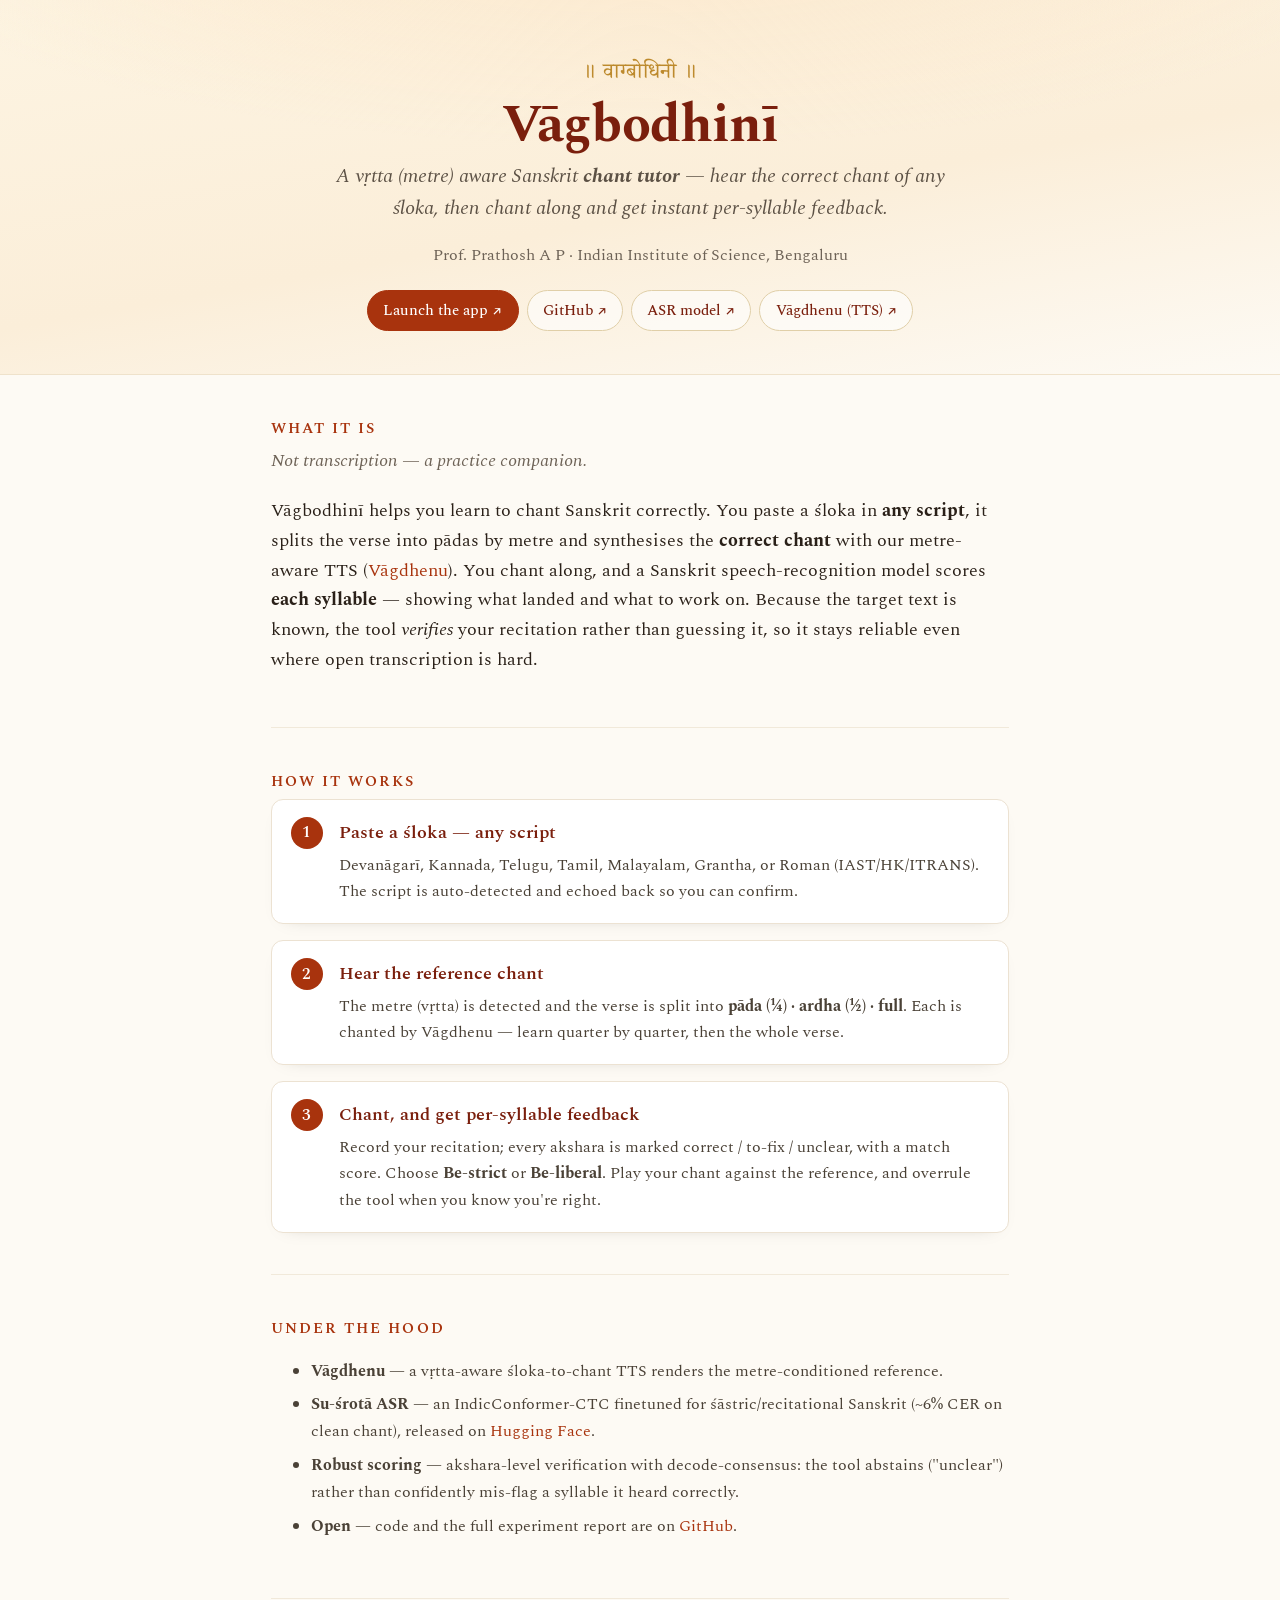
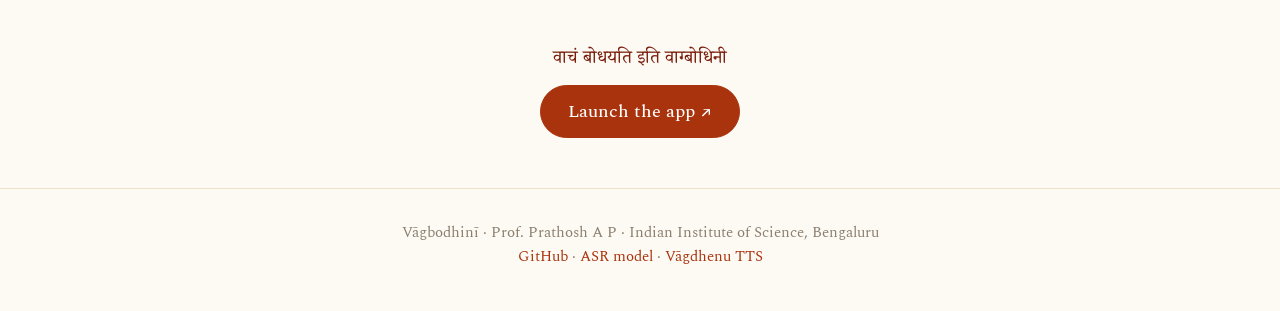
==== vagbodhini/index.html @ f898153a "Rename landing page /vagbodini -> /vagbodhini" ====
<!doctype html>
<html lang="en">
<head>
<meta charset="utf-8">
<meta name="viewport" content="width=device-width, initial-scale=1">
<title>Vāgbodhinī — A Vṛtta-Aware Sanskrit Chant Tutor</title>
<meta name="description" content="Vāgbodhinī: hear the metre-aware reference chant of any śloka and get instant per-syllable feedback as you recite. Prof. Prathosh A P, Indian Institute of Science, Bengaluru.">
<meta property="og:title" content="Vāgbodhinī — Sanskrit Chant Tutor">
<meta property="og:description" content="A vṛtta (metre) aware Sanskrit chanting tutor: reference chant synthesis + per-syllable ASR feedback. Any script.">
<link rel="preconnect" href="https://fonts.googleapis.com">
<link rel="preconnect" href="https://fonts.gstatic.com" crossorigin>
<link href="https://fonts.googleapis.com/css2?family=Spectral:ital,wght@0,400;0,500;0,600;0,700;1,400&family=Noto+Serif+Devanagari:wght@400;500;600&display=swap" rel="stylesheet">
<style>
  :root{ --ink:#2a2018; --soft:#6d6256; --accent:#a8330d; --gold:#bd8a2d;
         --line:#ece2d2; --bg:#fdfaf4; --card:#ffffff; }
  *{box-sizing:border-box}
  html{scroll-behavior:smooth}
  body{margin:0;background:var(--bg);color:#2a2018;font-family:'Spectral',Georgia,serif;
       font-size:18px;line-height:1.65;-webkit-font-smoothing:antialiased}
  .wrap{max-width:780px;margin:0 auto;padding:0 1.3rem}
  a{color:#a8330d;text-decoration:none} a:hover{text-decoration:underline}

  header.hero{background:
      radial-gradient(1200px 380px at 50% -120px, #fbe6c9 0%, rgba(251,230,201,0) 70%),
      linear-gradient(170deg,#fdf4e2 0%, #fbeed9 55%, #fdfaf4 100%);
      border-bottom:1px solid #efe2cb;text-align:center;padding:3.6rem 1.3rem 2.7rem}
  .sanskrit{font-family:'Noto Serif Devanagari',serif;color:#bd8a2d;font-size:1.35rem;letter-spacing:.03em;margin:0 0 .35rem}
  h1{font-size:3.3rem;line-height:1;margin:.1rem 0 .5rem;font-weight:700;color:#7a1f0d;letter-spacing:-.02em}
  .tag{font-size:1.22rem;font-style:italic;color:#5c5145;margin:.2rem auto 1.1rem;max-width:32em}
  .by{color:#6d6256;font-size:1rem;margin:0 0 1.4rem}
  .pills{display:flex;flex-wrap:wrap;gap:.5rem;justify-content:center;margin-top:.4rem}
  .pill{display:inline-block;padding:.42rem .95rem;border:1px solid #e0cfa8;border-radius:999px;
        background:rgba(255,255,255,.6);color:#7a1f0d;font-size:.95rem;font-weight:500;transition:all .15s ease}
  .pill:hover{background:#a8330d;color:#fff;border-color:#a8330d;text-decoration:none}
  .pill.primary{background:#a8330d;color:#fff;border-color:#a8330d}
  .pill.primary:hover{background:#7a1f0d;border-color:#7a1f0d}

  section{padding:2.6rem 0} section + section{border-top:1px solid #f1e9da}
  h2{font-family:'Spectral',serif;font-size:.92rem;text-transform:uppercase;letter-spacing:.14em;color:#a8330d;font-weight:600;margin:0 0 .3rem}
  h2 + .lead{color:#6d6256;margin:.1rem 0 1.3rem;font-style:italic}
  p{margin:.7rem 0}

  .steps{display:grid;grid-template-columns:1fr;gap:1rem}
  .step{background:#fff;border:1px solid #ece2d2;border-radius:12px;padding:1.05rem 1.2rem;
        box-shadow:0 6px 18px -16px rgba(0,0,0,.35);display:flex;gap:1rem;align-items:flex-start}
  .num{flex:0 0 auto;width:2rem;height:2rem;border-radius:999px;background:#a8330d;color:#fff;
       display:flex;align-items:center;justify-content:center;font-weight:600;font-size:1rem}
  .step h3{margin:.1rem 0 .25rem;font-size:1.12rem;color:#7a1f0d;font-weight:600}
  .step p{margin:.1rem 0;font-size:1rem;color:#4a4136}
  .feat{color:#4a4136;font-size:1.03rem}
  .feat li{margin:.4rem 0}
  .cta{text-align:center;padding:2.4rem 0}
  .cta .pill{font-size:1.1rem;padding:.7rem 1.7rem}
  .devline{font-family:'Noto Serif Devanagari',serif;color:#7a1f0d;font-size:1.15rem;line-height:1.9;margin:.4rem 0}
  footer{border-top:1px solid #efe2cb;text-align:center;color:#8a7e6f;font-size:.92rem;padding:2rem 1.3rem 2.6rem}
  .note{font-size:.9rem;color:#8a7e6f;margin:.7rem 0 0}
</style>
</head>
<body>
<header class="hero">
  <div class="sanskrit">॥ वाग्बोधिनी ॥</div>
  <h1>Vāgbodhinī</h1>
  <p class="tag">A vṛtta (metre) aware Sanskrit <b>chant tutor</b> — hear the correct chant of any
     śloka, then chant along and get instant per-syllable feedback.</p>
  <p class="by">Prof. Prathosh A P · Indian Institute of Science, Bengaluru</p>
  <div class="pills">
    <a class="pill primary" id="launch" href="#" target="_blank" rel="noopener">Launch the app ↗</a>
    <a class="pill" href="https://github.com/prathoshap/sushrota-sanskrit-asr" target="_blank" rel="noopener">GitHub ↗</a>
    <a class="pill" href="https://huggingface.co/prathoshap/sushrota-sanskrit-asr" target="_blank" rel="noopener">ASR model ↗</a>
    <a class="pill" href="https://prathosh.in/vagdhenu/" target="_blank" rel="noopener">Vāgdhenu (TTS) ↗</a>
  </div>
</header>

<div class="wrap">

  <section>
    <h2>What it is</h2>
    <p class="lead">Not transcription — a practice companion.</p>
    <p>Vāgbodhinī helps you learn to chant Sanskrit correctly. You paste a śloka in <b>any script</b>,
       it splits the verse into pādas by metre and synthesises the <b>correct chant</b> with our
       metre-aware TTS (<a href="https://prathosh.in/vagdhenu/">Vāgdhenu</a>). You chant along, and a
       Sanskrit speech-recognition model scores <b>each syllable</b> — showing what landed and what
       to work on. Because the target text is known, the tool <i>verifies</i> your recitation rather
       than guessing it, so it stays reliable even where open transcription is hard.</p>
  </section>

  <section>
    <h2>How it works</h2>
    <div class="steps">
      <div class="step"><div class="num">1</div><div>
        <h3>Paste a śloka — any script</h3>
        <p>Devanāgarī, Kannada, Telugu, Tamil, Malayalam, Grantha, or Roman (IAST/HK/ITRANS). The
           script is auto-detected and echoed back so you can confirm.</p></div></div>
      <div class="step"><div class="num">2</div><div>
        <h3>Hear the reference chant</h3>
        <p>The metre (vṛtta) is detected and the verse is split into <b>pāda (¼) · ardha (½) · full</b>.
           Each is chanted by Vāgdhenu — learn quarter by quarter, then the whole verse.</p></div></div>
      <div class="step"><div class="num">3</div><div>
        <h3>Chant, and get per-syllable feedback</h3>
        <p>Record your recitation; every akshara is marked correct / to-fix / unclear, with a match
           score. Choose <b>Be-strict</b> or <b>Be-liberal</b>. Play your chant against the reference,
           and overrule the tool when you know you're right.</p></div></div>
    </div>
  </section>

  <section>
    <h2>Under the hood</h2>
    <ul class="feat">
      <li><b>Vāgdhenu</b> — a vṛtta-aware śloka-to-chant TTS renders the metre-conditioned reference.</li>
      <li><b>Su-śrotā ASR</b> — an IndicConformer-CTC finetuned for śāstric/recitational Sanskrit
          (~6% CER on clean chant), released on <a href="https://huggingface.co/prathoshap/sushrota-sanskrit-asr">Hugging Face</a>.</li>
      <li><b>Robust scoring</b> — akshara-level verification with decode-consensus: the tool abstains
          ("unclear") rather than confidently mis-flag a syllable it heard correctly.</li>
      <li><b>Open</b> — code and the full experiment report are on
          <a href="https://github.com/prathoshap/sushrota-sanskrit-asr">GitHub</a>.</li>
    </ul>
  </section>

  <section class="cta">
    <div class="devline">वाचं बोधयति इति वाग्बोधिनी</div>
    <a class="pill primary" id="launch2" href="#" target="_blank" rel="noopener">Launch the app ↗</a>
    <p class="note" id="launchnote"></p>
  </section>

</div>

<footer>
  Vāgbodhinī · Prof. Prathosh A P · Indian Institute of Science, Bengaluru<br>
  <a href="https://github.com/prathoshap/sushrota-sanskrit-asr">GitHub</a> ·
  <a href="https://huggingface.co/prathoshap/sushrota-sanskrit-asr">ASR model</a> ·
  <a href="https://prathosh.in/vagdhenu/">Vāgdhenu TTS</a>
</footer>

<script>
  // Live app endpoint — update this one line when the app moves to a durable URL.
  var APP_URL = "https://plasma-roommates-capitol-sharing.trycloudflare.com";
  document.getElementById("launch").href = APP_URL;
  document.getElementById("launch2").href = APP_URL;
</script>
</body>
</html>
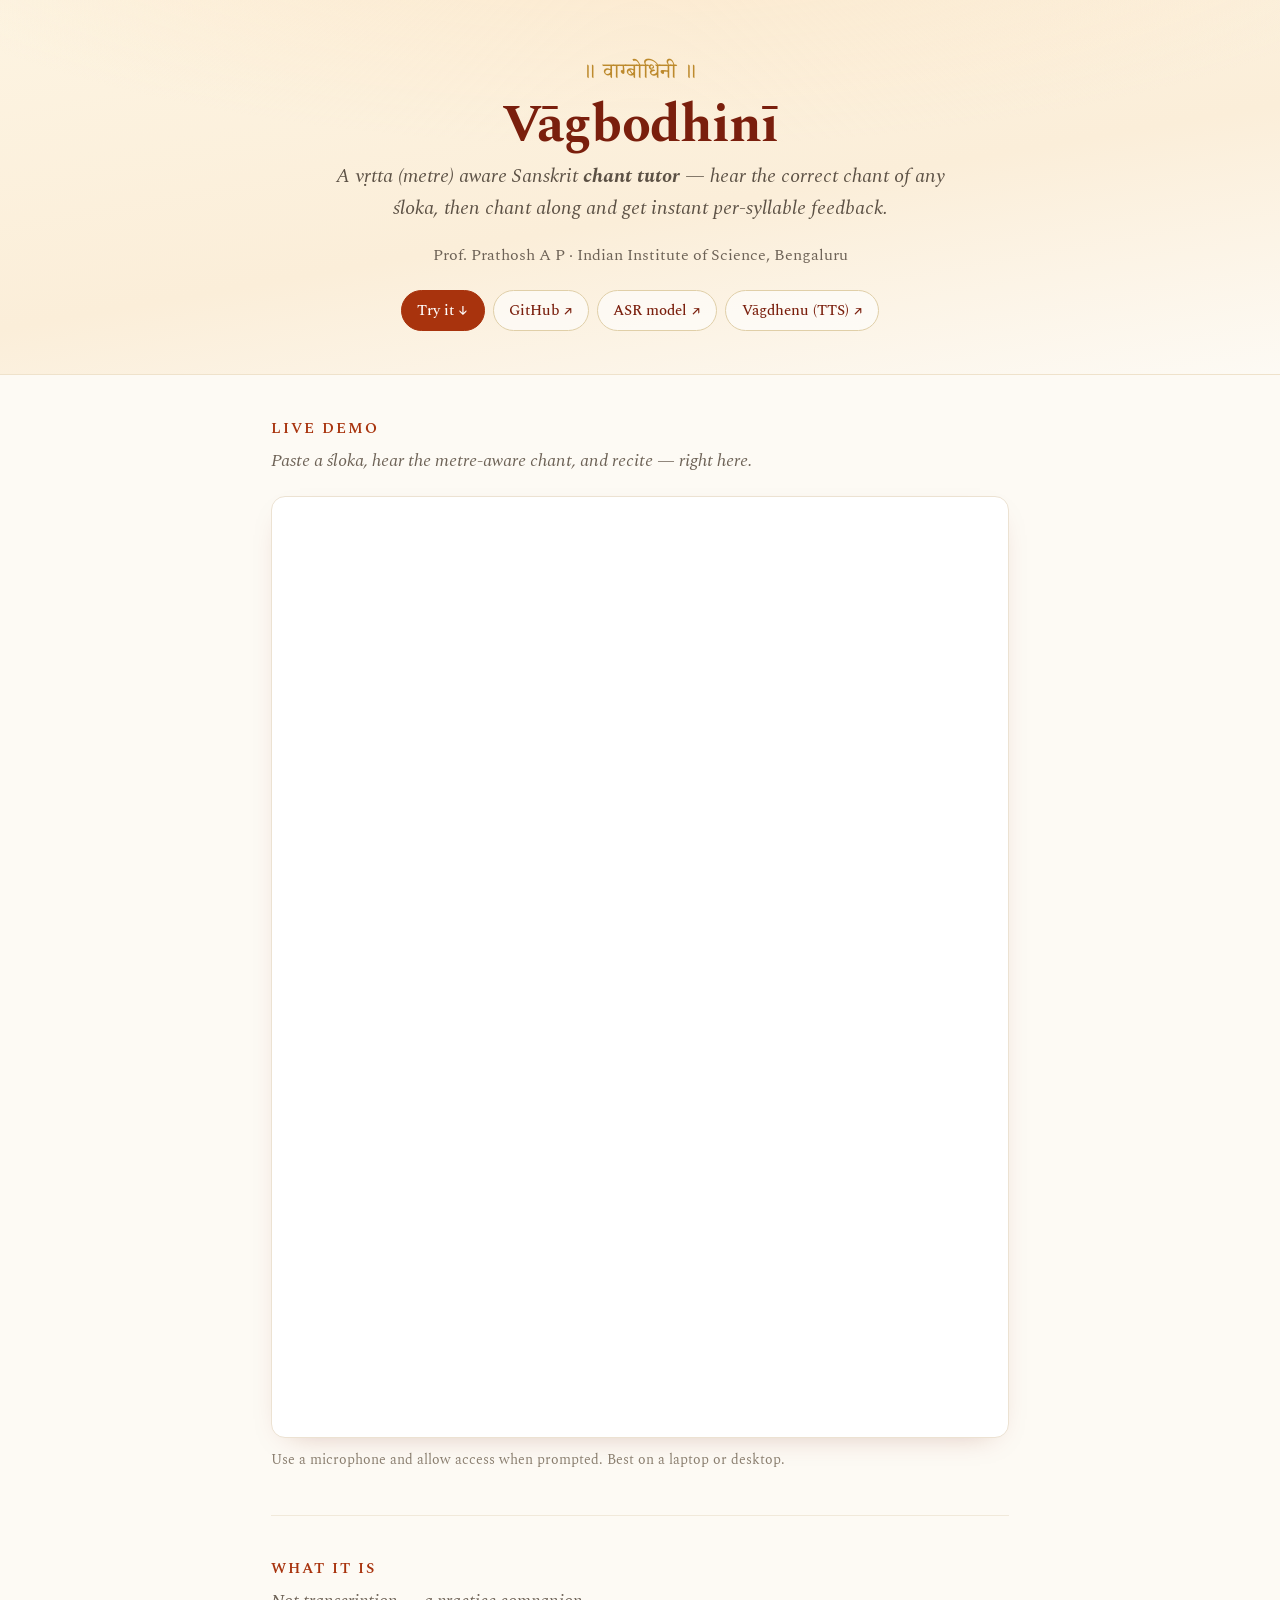
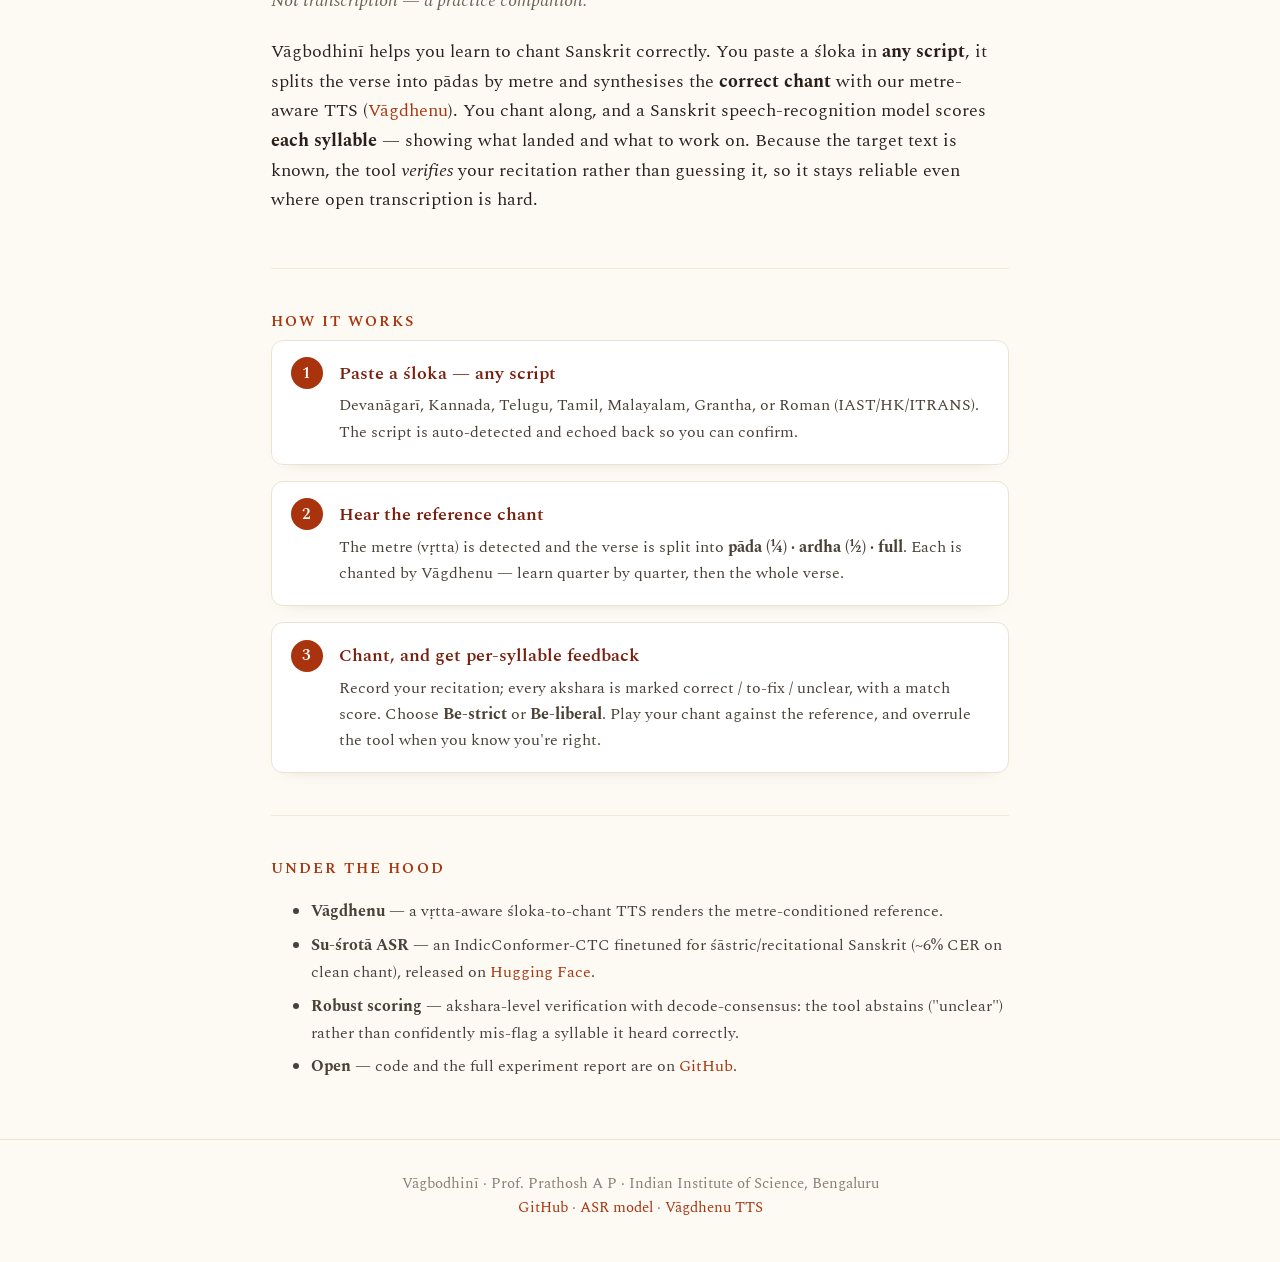
==== commit 5bd3ad4b: "Vāgbodhinī page: embed live demo inline, drop launch button + Sanskrit CTA line" ====
--- a/vagbodhini/index.html
+++ b/vagbodhini/index.html
@@ -49,9 +49,8 @@
   .step p{margin:.1rem 0;font-size:1rem;color:#4a4136}
   .feat{color:#4a4136;font-size:1.03rem}
   .feat li{margin:.4rem 0}
-  .cta{text-align:center;padding:2.4rem 0}
-  .cta .pill{font-size:1.1rem;padding:.7rem 1.7rem}
-  .devline{font-family:'Noto Serif Devanagari',serif;color:#7a1f0d;font-size:1.15rem;line-height:1.9;margin:.4rem 0}
+  .demo{border:1px solid #ece2d2;border-radius:14px;overflow:hidden;background:#fff;box-shadow:0 10px 30px -18px rgba(122,31,13,.35)}
+  .demo iframe{display:block;width:100%;height:940px;border:0}
   footer{border-top:1px solid #efe2cb;text-align:center;color:#8a7e6f;font-size:.92rem;padding:2rem 1.3rem 2.6rem}
   .note{font-size:.9rem;color:#8a7e6f;margin:.7rem 0 0}
 </style>
@@ -64,7 +63,7 @@
      śloka, then chant along and get instant per-syllable feedback.</p>
   <p class="by">Prof. Prathosh A P · Indian Institute of Science, Bengaluru</p>
   <div class="pills">
-    <a class="pill primary" id="launch" href="#" target="_blank" rel="noopener">Launch the app ↗</a>
+    <a class="pill primary" href="#try">Try it ↓</a>
     <a class="pill" href="https://github.com/prathoshap/sushrota-sanskrit-asr" target="_blank" rel="noopener">GitHub ↗</a>
     <a class="pill" href="https://huggingface.co/prathoshap/sushrota-sanskrit-asr" target="_blank" rel="noopener">ASR model ↗</a>
     <a class="pill" href="https://prathosh.in/vagdhenu/" target="_blank" rel="noopener">Vāgdhenu (TTS) ↗</a>
@@ -72,6 +71,13 @@
 </header>
 
 <div class="wrap">
+
+  <section id="try">
+    <h2>Live demo</h2>
+    <p class="lead">Paste a śloka, hear the metre-aware chant, and recite — right here.</p>
+    <div class="demo"><iframe id="demoframe" src="" allow="microphone; autoplay" title="Vāgbodhinī"></iframe></div>
+    <p class="note">Use a microphone and allow access when prompted. Best on a laptop or desktop.</p>
+  </section>
 
   <section>
     <h2>What it is</h2>
@@ -116,12 +122,6 @@
     </ul>
   </section>
 
-  <section class="cta">
-    <div class="devline">वाचं बोधयति इति वाग्बोधिनी</div>
-    <a class="pill primary" id="launch2" href="#" target="_blank" rel="noopener">Launch the app ↗</a>
-    <p class="note" id="launchnote"></p>
-  </section>
-
 </div>
 
 <footer>
@@ -134,8 +134,7 @@
 <script>
   // Live app endpoint — update this one line when the app moves to a durable URL.
   var APP_URL = "https://plasma-roommates-capitol-sharing.trycloudflare.com";
-  document.getElementById("launch").href = APP_URL;
-  document.getElementById("launch2").href = APP_URL;
+  document.getElementById("demoframe").src = APP_URL;
 </script>
 </body>
 </html>
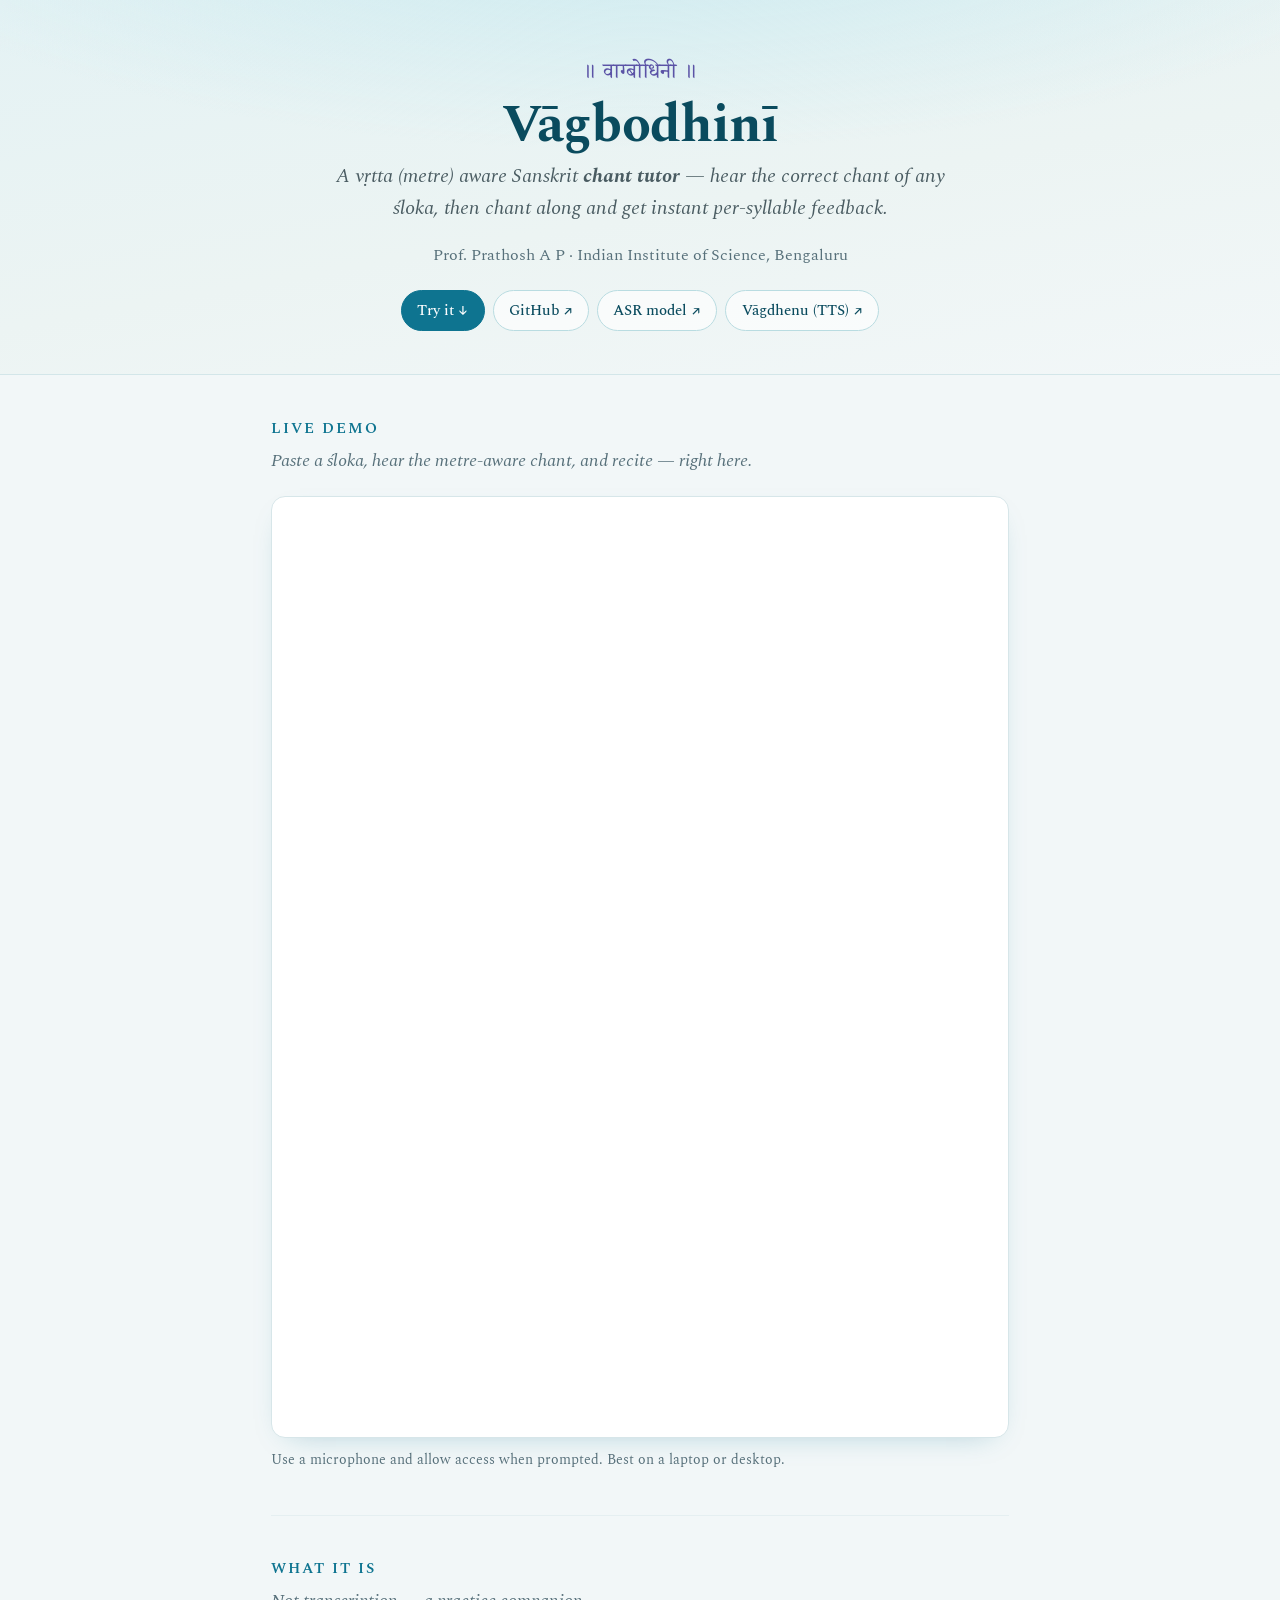
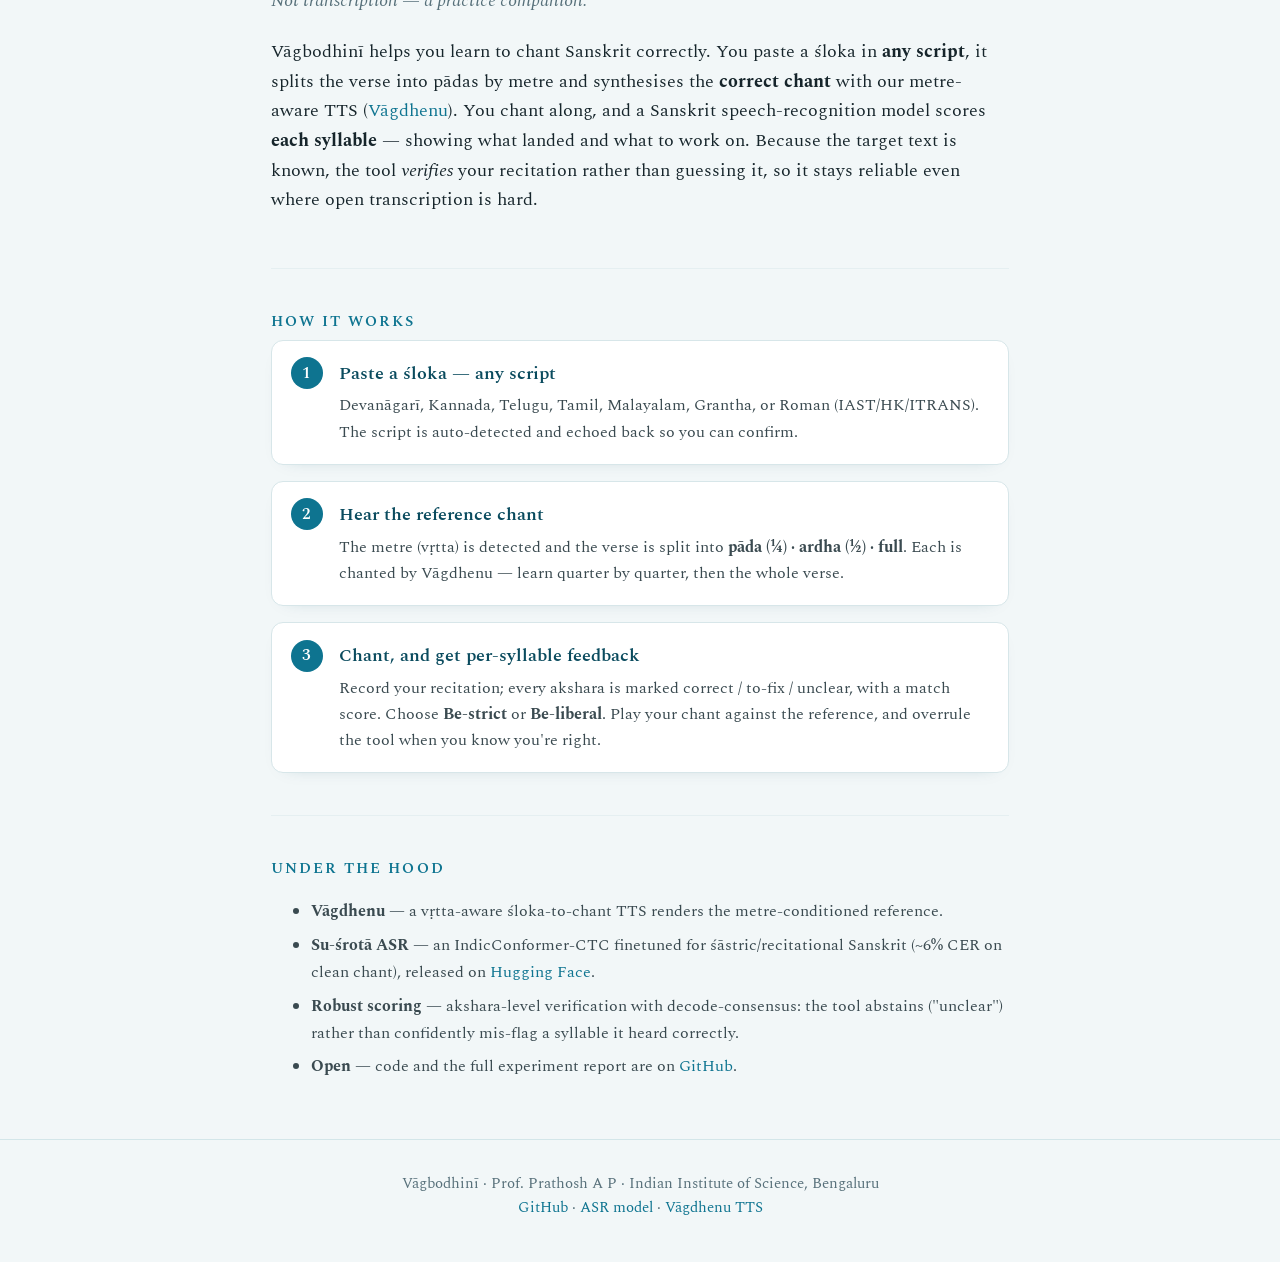
==== commit 827950ce: "Vāgbodhinī page: new peacock-teal/indigo palette (distinct from Vāgdhenu)" ====
--- a/vagbodhini/index.html
+++ b/vagbodhini/index.html
@@ -11,48 +11,49 @@
 <link rel="preconnect" href="https://fonts.gstatic.com" crossorigin>
 <link href="https://fonts.googleapis.com/css2?family=Spectral:ital,wght@0,400;0,500;0,600;0,700;1,400&family=Noto+Serif+Devanagari:wght@400;500;600&display=swap" rel="stylesheet">
 <style>
-  :root{ --ink:#2a2018; --soft:#6d6256; --accent:#a8330d; --gold:#bd8a2d;
-         --line:#ece2d2; --bg:#fdfaf4; --card:#ffffff; }
+  /* peacock-teal + indigo "vidyā" palette — distinct from Vāgdhenu's terracotta */
+  :root{ --ink:#16252b; --soft:#57707a; --accent:#0e7490; --accent-dk:#0a4b5e; --indigo:#5b53a6;
+         --line:#d7e6e9; --bg:#f2f7f8; --card:#ffffff; }
   *{box-sizing:border-box}
   html{scroll-behavior:smooth}
-  body{margin:0;background:var(--bg);color:#2a2018;font-family:'Spectral',Georgia,serif;
+  body{margin:0;background:var(--bg);color:var(--ink);font-family:'Spectral',Georgia,serif;
        font-size:18px;line-height:1.65;-webkit-font-smoothing:antialiased}
   .wrap{max-width:780px;margin:0 auto;padding:0 1.3rem}
-  a{color:#a8330d;text-decoration:none} a:hover{text-decoration:underline}
+  a{color:var(--accent);text-decoration:none} a:hover{text-decoration:underline}
 
   header.hero{background:
-      radial-gradient(1200px 380px at 50% -120px, #fbe6c9 0%, rgba(251,230,201,0) 70%),
-      linear-gradient(170deg,#fdf4e2 0%, #fbeed9 55%, #fdfaf4 100%);
-      border-bottom:1px solid #efe2cb;text-align:center;padding:3.6rem 1.3rem 2.7rem}
-  .sanskrit{font-family:'Noto Serif Devanagari',serif;color:#bd8a2d;font-size:1.35rem;letter-spacing:.03em;margin:0 0 .35rem}
-  h1{font-size:3.3rem;line-height:1;margin:.1rem 0 .5rem;font-weight:700;color:#7a1f0d;letter-spacing:-.02em}
-  .tag{font-size:1.22rem;font-style:italic;color:#5c5145;margin:.2rem auto 1.1rem;max-width:32em}
-  .by{color:#6d6256;font-size:1rem;margin:0 0 1.4rem}
+      radial-gradient(1200px 400px at 50% -130px, #c7e9ef 0%, rgba(199,233,239,0) 70%),
+      linear-gradient(170deg,#e4f2f4 0%, #ecf4f3 55%, #f2f7f8 100%);
+      border-bottom:1px solid #d3e6e9;text-align:center;padding:3.6rem 1.3rem 2.7rem}
+  .sanskrit{font-family:'Noto Serif Devanagari',serif;color:var(--indigo);font-size:1.35rem;letter-spacing:.03em;margin:0 0 .35rem}
+  h1{font-size:3.3rem;line-height:1;margin:.1rem 0 .5rem;font-weight:700;color:var(--accent-dk);letter-spacing:-.02em}
+  .tag{font-size:1.22rem;font-style:italic;color:#4a5c62;margin:.2rem auto 1.1rem;max-width:32em}
+  .by{color:var(--soft);font-size:1rem;margin:0 0 1.4rem}
   .pills{display:flex;flex-wrap:wrap;gap:.5rem;justify-content:center;margin-top:.4rem}
-  .pill{display:inline-block;padding:.42rem .95rem;border:1px solid #e0cfa8;border-radius:999px;
-        background:rgba(255,255,255,.6);color:#7a1f0d;font-size:.95rem;font-weight:500;transition:all .15s ease}
-  .pill:hover{background:#a8330d;color:#fff;border-color:#a8330d;text-decoration:none}
-  .pill.primary{background:#a8330d;color:#fff;border-color:#a8330d}
-  .pill.primary:hover{background:#7a1f0d;border-color:#7a1f0d}
+  .pill{display:inline-block;padding:.42rem .95rem;border:1px solid #b9dce1;border-radius:999px;
+        background:rgba(255,255,255,.65);color:var(--accent-dk);font-size:.95rem;font-weight:500;transition:all .15s ease}
+  .pill:hover{background:var(--accent);color:#fff;border-color:var(--accent);text-decoration:none}
+  .pill.primary{background:var(--accent);color:#fff;border-color:var(--accent)}
+  .pill.primary:hover{background:var(--accent-dk);border-color:var(--accent-dk)}
 
-  section{padding:2.6rem 0} section + section{border-top:1px solid #f1e9da}
-  h2{font-family:'Spectral',serif;font-size:.92rem;text-transform:uppercase;letter-spacing:.14em;color:#a8330d;font-weight:600;margin:0 0 .3rem}
-  h2 + .lead{color:#6d6256;margin:.1rem 0 1.3rem;font-style:italic}
+  section{padding:2.6rem 0} section + section{border-top:1px solid #e5eff1}
+  h2{font-family:'Spectral',serif;font-size:.92rem;text-transform:uppercase;letter-spacing:.14em;color:var(--accent);font-weight:600;margin:0 0 .3rem}
+  h2 + .lead{color:var(--soft);margin:.1rem 0 1.3rem;font-style:italic}
   p{margin:.7rem 0}
 
   .steps{display:grid;grid-template-columns:1fr;gap:1rem}
-  .step{background:#fff;border:1px solid #ece2d2;border-radius:12px;padding:1.05rem 1.2rem;
-        box-shadow:0 6px 18px -16px rgba(0,0,0,.35);display:flex;gap:1rem;align-items:flex-start}
-  .num{flex:0 0 auto;width:2rem;height:2rem;border-radius:999px;background:#a8330d;color:#fff;
+  .step{background:#fff;border:1px solid var(--line);border-radius:12px;padding:1.05rem 1.2rem;
+        box-shadow:0 6px 18px -16px rgba(10,75,94,.4);display:flex;gap:1rem;align-items:flex-start}
+  .num{flex:0 0 auto;width:2rem;height:2rem;border-radius:999px;background:var(--accent);color:#fff;
        display:flex;align-items:center;justify-content:center;font-weight:600;font-size:1rem}
-  .step h3{margin:.1rem 0 .25rem;font-size:1.12rem;color:#7a1f0d;font-weight:600}
-  .step p{margin:.1rem 0;font-size:1rem;color:#4a4136}
-  .feat{color:#4a4136;font-size:1.03rem}
+  .step h3{margin:.1rem 0 .25rem;font-size:1.12rem;color:var(--accent-dk);font-weight:600}
+  .step p{margin:.1rem 0;font-size:1rem;color:#3a4a50}
+  .feat{color:#3a4a50;font-size:1.03rem}
   .feat li{margin:.4rem 0}
-  .demo{border:1px solid #ece2d2;border-radius:14px;overflow:hidden;background:#fff;box-shadow:0 10px 30px -18px rgba(122,31,13,.35)}
+  .demo{border:1px solid var(--line);border-radius:14px;overflow:hidden;background:#fff;box-shadow:0 10px 30px -18px rgba(14,116,144,.4)}
   .demo iframe{display:block;width:100%;height:940px;border:0}
-  footer{border-top:1px solid #efe2cb;text-align:center;color:#8a7e6f;font-size:.92rem;padding:2rem 1.3rem 2.6rem}
-  .note{font-size:.9rem;color:#8a7e6f;margin:.7rem 0 0}
+  footer{border-top:1px solid #d3e6e9;text-align:center;color:var(--soft);font-size:.92rem;padding:2rem 1.3rem 2.6rem}
+  .note{font-size:.9rem;color:var(--soft);margin:.7rem 0 0}
 </style>
 </head>
 <body>
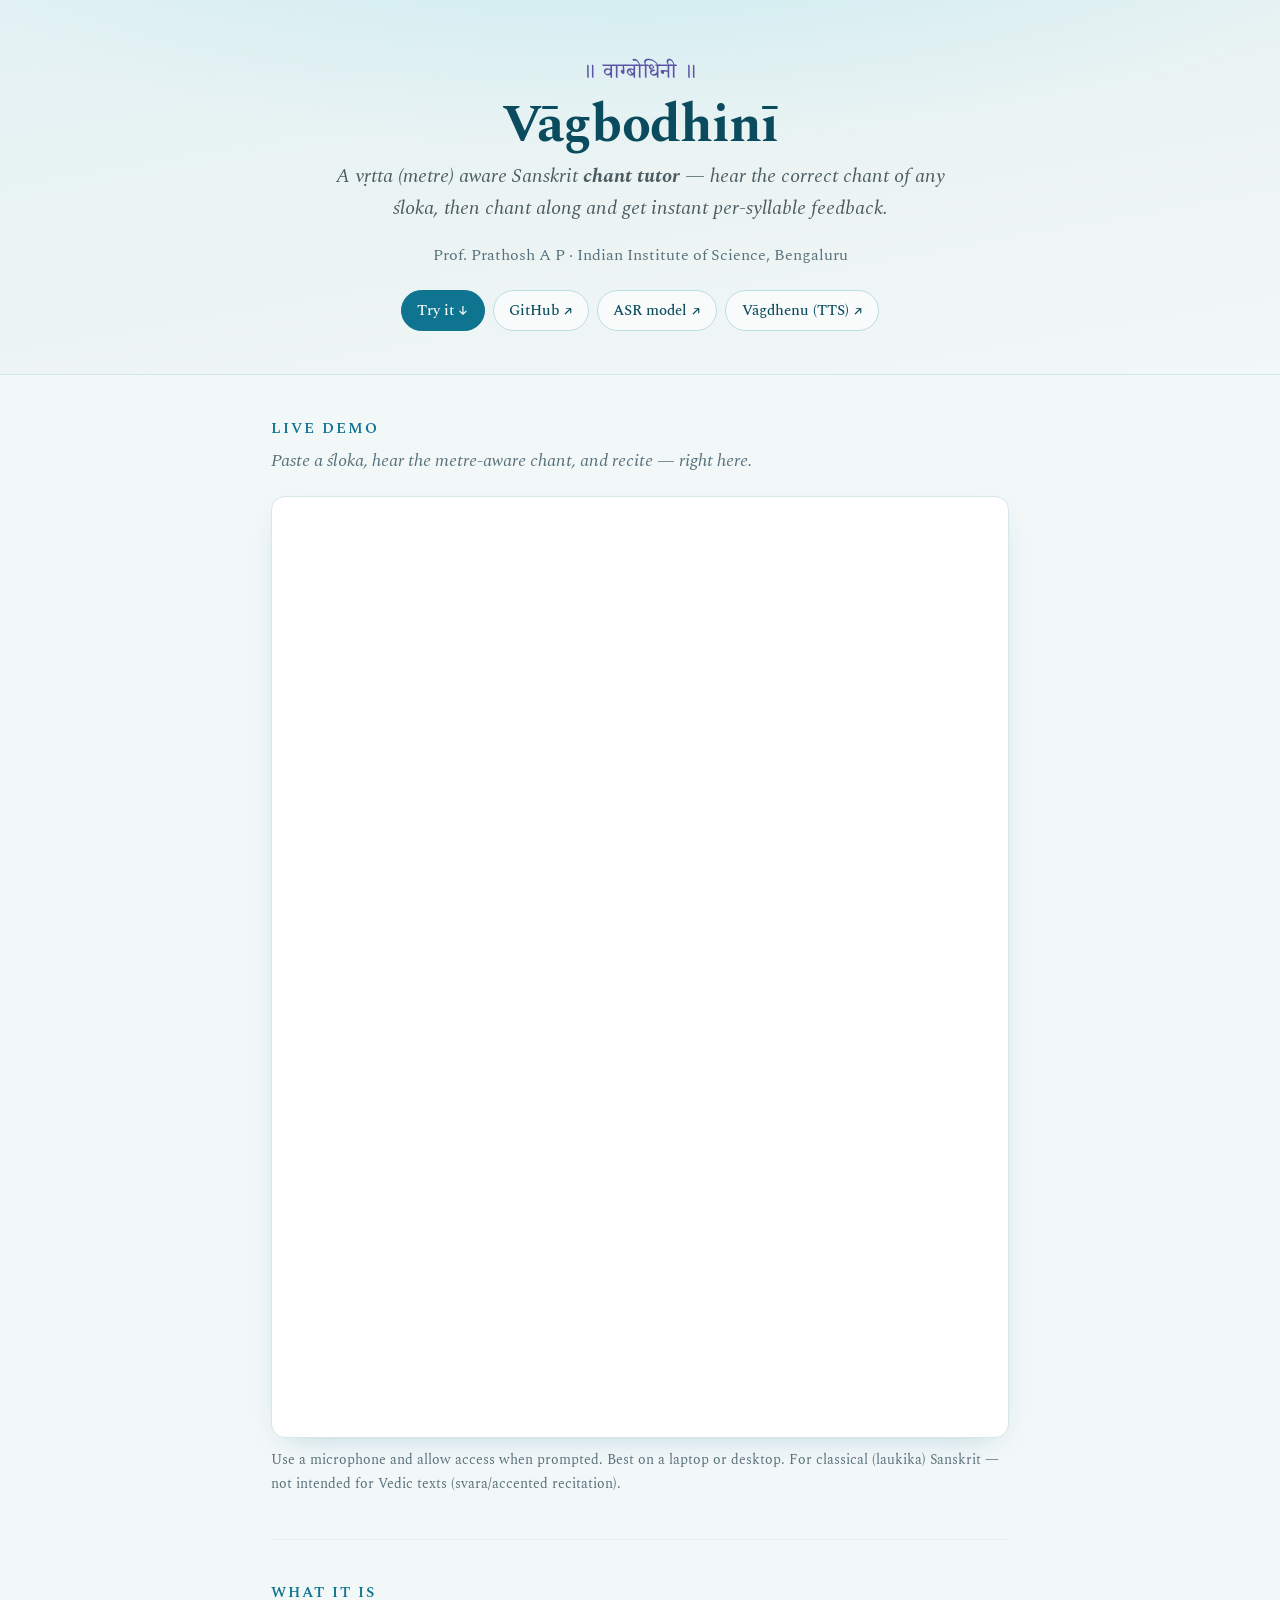
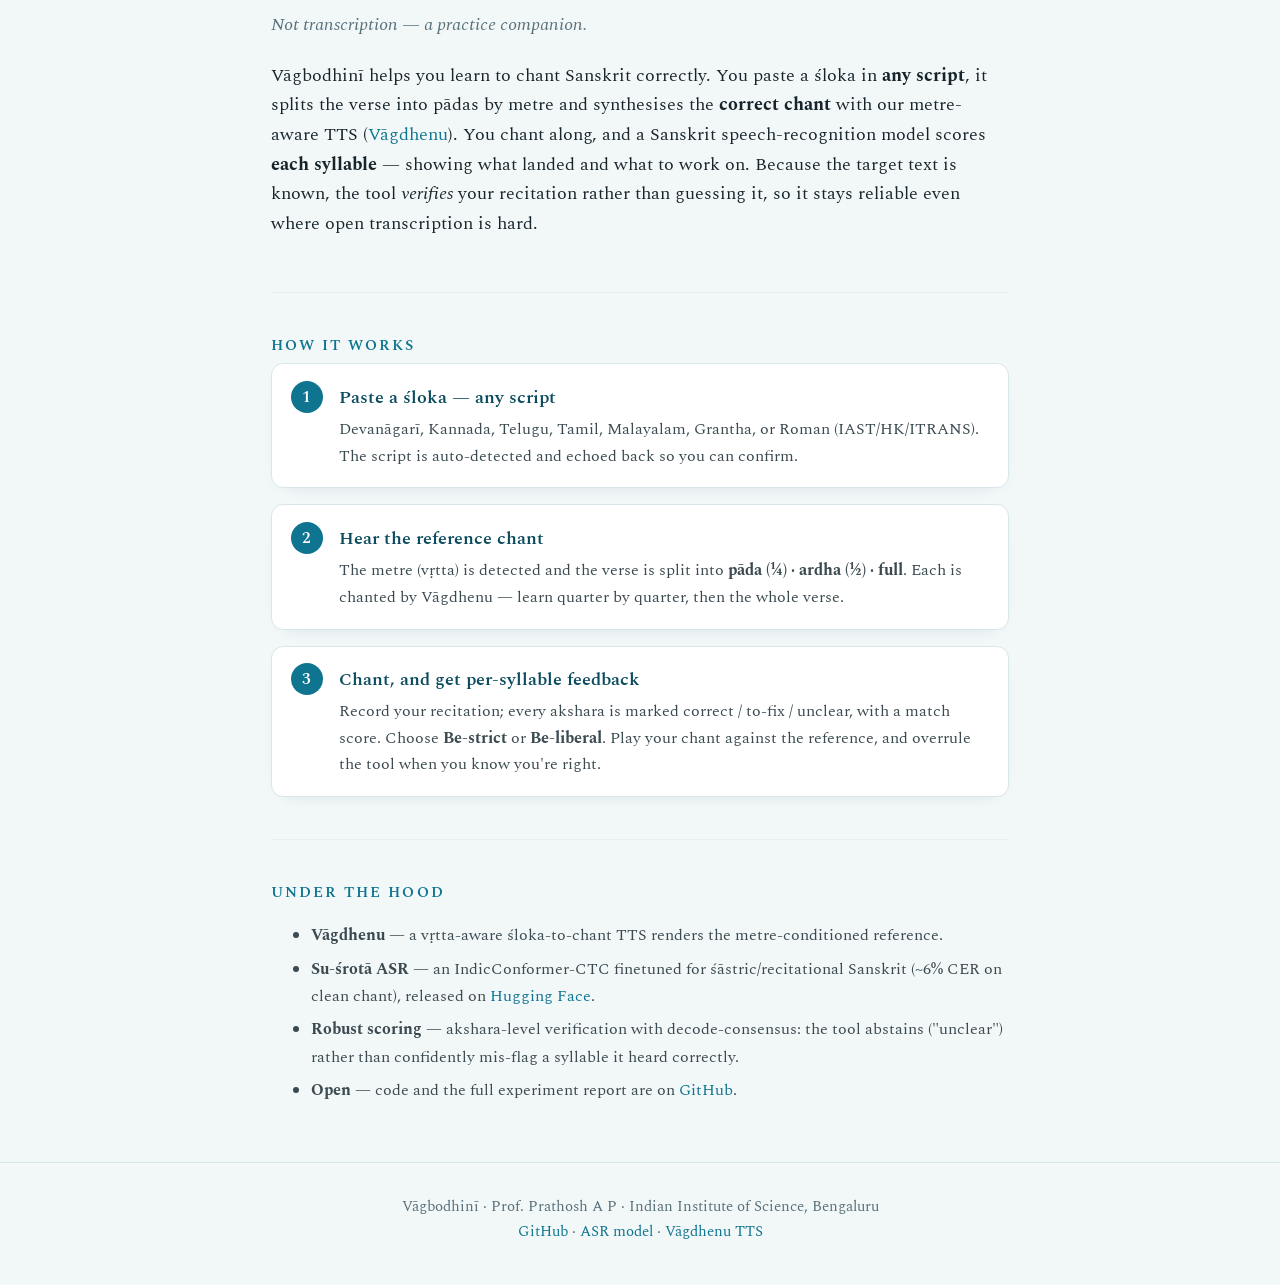
==== commit 9126fd2f: "Note: classical (non-Vedic) Sanskrit only" ====
--- a/vagbodhini/index.html
+++ b/vagbodhini/index.html
@@ -77,7 +77,8 @@
     <h2>Live demo</h2>
     <p class="lead">Paste a śloka, hear the metre-aware chant, and recite — right here.</p>
     <div class="demo"><iframe id="demoframe" src="" allow="microphone; autoplay" title="Vāgbodhinī"></iframe></div>
-    <p class="note">Use a microphone and allow access when prompted. Best on a laptop or desktop.</p>
+    <p class="note">Use a microphone and allow access when prompted. Best on a laptop or desktop.
+       For classical (laukika) Sanskrit — not intended for Vedic texts (svara/accented recitation).</p>
   </section>
 
   <section>
@@ -133,8 +134,8 @@
 </footer>
 
 <script>
-  // Live app endpoint — update this one line when the app moves to a durable URL.
-  var APP_URL = "https://plasma-roommates-capitol-sharing.trycloudflare.com";
+  // Live app endpoint (durable named Cloudflare tunnel).
+  var APP_URL = "https://vagbodhini.prathosh.in";
   document.getElementById("demoframe").src = APP_URL;
 </script>
 </body>
